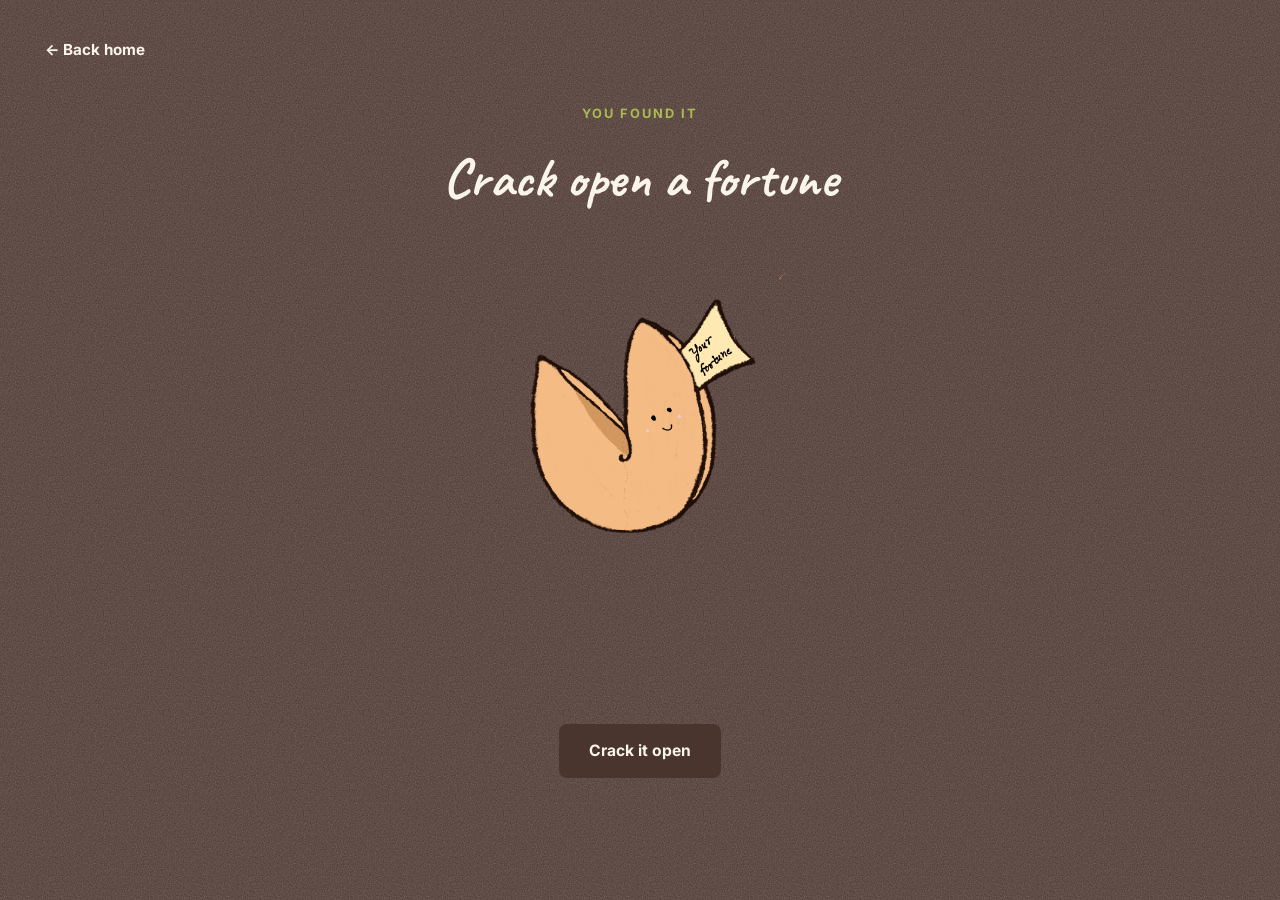
==== fortune.html @ f644e7bc "Portfolio site: three pages, plain HTML, CSS and JS" ====
<!DOCTYPE html>
<html lang="en">
<head>
<meta charset="UTF-8">
<meta name="viewport" content="width=device-width, initial-scale=1.0">
<title>A Little Something Extra</title>
<meta name="robots" content="noindex">

<link rel="preconnect" href="https://fonts.googleapis.com">
<link rel="preconnect" href="https://fonts.gstatic.com" crossorigin>
<link href="https://fonts.googleapis.com/css2?family=Caveat:wght@500;600;700&family=Inter:wght@400;500;600;700&display=swap" rel="stylesheet">

<link rel="icon" href="assets/favicon.svg" type="image/svg+xml">
<link rel="apple-touch-icon" href="assets/apple-touch-icon.png">
<meta name="theme-color" content="#FAF5EA">
<link rel="stylesheet" href="styles.css">
</head>
<body class="fortune-page">

<a href="index.html#home" class="fortune-back" data-cursor="link">&larr; Back home</a>

<main class="fortune-main">
  <p class="eyebrow">You found it</p>
  <h1 class="fortune-heading">Crack open a fortune</h1>

  <div class="cookie-wrap" id="cookieWrap">
    <img class="cookie-piece cookie-piece--left" src="assets/illustrations/cookie-half-left.png" alt="" aria-hidden="true">
    <img class="cookie-piece cookie-piece--right" src="assets/illustrations/cookie-half-right.png" alt="" aria-hidden="true">
    <span class="crumb" style="--dx:-74px;--dy:52px;--cr:-140deg;--cd:0.02s;" aria-hidden="true"></span>
    <span class="crumb" style="--dx:-46px;--dy:78px;--cr:120deg;--cd:0.06s;" aria-hidden="true"></span>
    <span class="crumb" style="--dx:-12px;--dy:92px;--cr:-90deg;--cd:0.00s;" aria-hidden="true"></span>
    <span class="crumb" style="--dx:34px;--dy:84px;--cr:160deg;--cd:0.08s;" aria-hidden="true"></span>
    <span class="crumb" style="--dx:68px;--dy:60px;--cr:-110deg;--cd:0.04s;" aria-hidden="true"></span>
    <span class="crumb" style="--dx:88px;--dy:24px;--cr:200deg;--cd:0.10s;" aria-hidden="true"></span>
  </div>

  <div class="fortune-slip" id="fortuneSlip">
    <p id="fortuneText" role="status" aria-live="polite">Your fortune awaits.</p>
  </div>

  <button class="btn btn-primary" id="crackBtn">Crack it open</button>
</main>

<script src="fortune.js"></script>
</body>
</html>
---- styles.css ----
/* ============================================================
   Nakshatra Kadethankar. Portfolio

   Palette. Exactly three base hues, everything else on this page
   is a tint or shade derived from these three. Do not introduce
   a fourth hue anywhere in this file.
     cream (base)   #FAF5EA
     ink (text/line) #4A342E
     sage (accent)  #C9D77E
   The one deliberate exception is the fortune cookie illustration
   on fortune.html, which uses literal cookie-tan colors since it
   is a drawn object, not a UI surface.
   ============================================================ */

:root {
  --color-cream:      #faf5ea;
  --color-cream-soft: #f1ead9;
  --color-paper:      #fffdf7;
  --color-ink:        #4a342e;
  --color-ink-soft:   rgba(74, 52, 46, 0.72);
  --color-ink-faint:  rgba(74, 52, 46, 0.45);
  --color-sage:       #c9d77e;
  --color-sage-dark:  #a9bb52;
  --color-sage-soft:  #eef2d7;
  --color-terracotta: #64514a; /* shade of ink, stands in for "terracotta" without adding a hue */
  --cream-on-ink:     rgba(250, 245, 234, 0.75);
  --border:           rgba(74, 52, 46, 0.2);

  /* fine paper-fiber grain: a seamless 200x200 SVG noise tile, ink-colored at
     very low alpha so it reads as genuine paper texture on any base color
     underneath. Tiling (not stretching) keeps it scale-invariant, so it looks
     identical whether it's behind a small card or the whole page. */
  --texture-grain: url("data:image/svg+xml,%3Csvg xmlns='http://www.w3.org/2000/svg' width='200' height='200'%3E%3Cfilter id='n'%3E%3CfeTurbulence type='fractalNoise' baseFrequency='0.85' numOctaves='3' stitchTiles='stitch'/%3E%3CfeColorMatrix type='matrix' values='0 0 0 0 0.29 0 0 0 0 0.2 0 0 0 0 0.18 0 0 0 0.22 0'/%3E%3C/filter%3E%3Crect width='100%25' height='100%25' filter='url(%23n)'/%3E%3C/svg%3E");
  /* same grain, cream-colored, for the dark ink surfaces (Work band, pinboard) */
  --texture-grain-light: url("data:image/svg+xml,%3Csvg xmlns='http://www.w3.org/2000/svg' width='200' height='200'%3E%3Cfilter id='n'%3E%3CfeTurbulence type='fractalNoise' baseFrequency='0.85' numOctaves='3' stitchTiles='stitch'/%3E%3CfeColorMatrix type='matrix' values='0 0 0 0 0.98 0 0 0 0 0.96 0 0 0 0 0.92 0 0 0 0.25 0'/%3E%3C/filter%3E%3Crect width='100%25' height='100%25' filter='url(%23n)'/%3E%3C/svg%3E");

  --font-display: 'Caveat', cursive;
  --font-body: 'Inter', -apple-system, BlinkMacSystemFont, sans-serif;

  --ease-swift: cubic-bezier(.16, 1, .3, 1);
  --dur-swift: 0.32s;
  --dur-reveal: 0.42s;

  --nav-h: 84px;
  --container: 1240px;
  --frame: 18px;      /* bottom gutter; the top edge runs flush to the nav */
  --frame-side: 86px; /* left/right gutter, sized to carry the stamp strip */
}

* { margin: 0; padding: 0; box-sizing: border-box; }

html {
  /* No native smooth scroll. script.js owns anchor scrolling via a hand-tuned smoothScrollTo(). */
  font-size: 16px;
  /* deliberately NO overflow-x here: it makes html/body scroll containers, which
     silently breaks the hero's position:sticky pin. The 100vw band that once
     needed clipping was fixed at the source instead. */
}

body {
  /* the body IS the frame: ink shows in the padding gutter around everything */
  background-color: var(--color-ink);
  background-image: var(--texture-grain-light);
  background-repeat: repeat;
  background-size: 200px 200px;
  /* no top gutter: the nav sits flush against the top edge */
  padding: 0 var(--frame-side) var(--frame);
  color: var(--color-ink);
  font-family: var(--font-body);
  line-height: 1.5;
  -webkit-font-smoothing: antialiased;
}

img, svg { display: block; max-width: 100%; }

a { color: inherit; text-decoration: none; }
ul { list-style: none; }
button { font: inherit; color: inherit; background: none; border: none; cursor: pointer; }

section.section {
  position: relative;
  width: 100%;
  padding: 7rem 0;
  isolation: isolate; /* keeps a section's full-bleed .band contained to its own paint order */
}

.section-inner {
  position: relative;
  max-width: var(--container);
  margin: 0 auto;
  padding: 0 2.5rem;
}

/* full-bleed color band: sits behind a section's content regardless of the
   centered max-width container. Do not recolor --color-ink at the section
   level to make text readable here, since cards inside (polaroids, sticky
   notes, buttons) share that token. Only override the specific ambient
   text that sits directly on the band. */
.band {
  position: absolute;
  top: -30px;
  left: 0;
  right: 0;
  bottom: -30px;
  z-index: -1;
  will-change: transform;
}
.section--brown { overflow: hidden; }
.section--brown .band { background-color: var(--color-ink); background-image: var(--texture-grain-light); background-repeat: repeat; background-size: 200px 200px; }

.section--brown .section-head h2 { color: var(--color-cream); }
.section--brown .section-head .section-note { color: var(--cream-on-ink); }

.section-head { max-width: 640px; margin-bottom: 4rem; }

.eyebrow {
  font-size: 0.8rem;
  font-weight: 700;
  letter-spacing: 0.16em;
  text-transform: uppercase;
  color: var(--color-sage-dark);
  margin-bottom: 0.9rem;
}

.section-title {
  font-family: var(--font-display);
  font-weight: 700;
  font-size: clamp(2.4rem, 5.4vw, 3.8rem);
  letter-spacing: -0.01em;
  line-height: 1.08;
}

.section-note {
  margin-top: 1rem;
  color: var(--color-ink-soft);
  font-size: 1rem;
  max-width: 46ch;
}

.accent-dot { color: var(--color-sage-dark); }

/* ============ frame stamp strips ============ *
 * The vertical stamp drawing tiles down both gutters. The element stays fixed to
 * the viewport edge while script.js drifts the tiling background at half the
 * scroll speed, matching the reference site's parallax (measured at exactly
 * 0.5x). Drifting the background rather than the element means the repeat
 * handles any document height for free. Hidden at the same breakpoint as the
 * doodles, where the gutter narrows to a hairline. */
.frame-strip {
  position: fixed;
  top: 0;
  bottom: 0;
  width: var(--frame-side);
  background-image: url("assets/illustrations/border-stamps.png");
  background-repeat: repeat-y;
  background-position: center var(--strip-shift, 0px);
  background-size: calc(var(--frame-side) - 18px) auto;
  pointer-events: none;
  opacity: 0.85;
  z-index: 940;
}
.frame-strip--left { left: 0; }
.frame-strip--right { right: 0; }

@media (max-width: 1100px) {
  .frame-strip { display: none; }
}

/* ============ background doodles ============ *
 * Hand-drawn illustrations scattered into each section's empty margins.
 * Ink-coloured art goes on the light sections, cream-coloured art on the dark
 * ones. Positioned per-instance with --x/--y/--size/--r. They sit behind the
 * content (.section-inner is lifted above them) and are hidden on narrow
 * screens, where there are no spare margins left to sit in. */
.deco {
  position: absolute;
  left: var(--x);
  top: var(--y);
  width: var(--size, 140px);
  height: auto;
  rotate: var(--r, 0deg);
  opacity: var(--op, 0.7);
  pointer-events: none;
  user-select: none;
  z-index: 0;
}

.section-inner { z-index: 1; }

@media (max-width: 1100px) {
  :root { --frame-side: 14px; }
  .deco { display: none; }
}

/* ============ click wiggle ============ *
 * A small burst of hand-drawn strokes at the pointer on every click. Spawned
 * and removed by script.js, so it never lingers in the DOM. */
.click-wiggle {
  position: fixed;
  width: 44px;
  height: 44px;
  margin-left: -22px;
  margin-top: -22px;
  pointer-events: none;
  z-index: 9999;
  animation: click-wiggle 0.45s var(--ease-swift) forwards;
}

@keyframes click-wiggle {
  0%   { opacity: 0;   scale: 0.4; rotate: -12deg; }
  35%  { opacity: 1;   scale: 1.05; rotate: 4deg; }
  100% { opacity: 0;   scale: 1.35; rotate: 10deg; }
}

@media (prefers-reduced-motion: reduce) {
  .click-wiggle { display: none; }
}

/* ============ scroll progress ============ */
.scroll-progress { position: fixed; top: 0; left: var(--frame-side); right: var(--frame-side); height: 3px; z-index: 1000; }
.scroll-progress span {
  display: block; height: 100%; width: 0%;
  background: linear-gradient(90deg, var(--color-sage-dark), var(--color-ink));
  transition: width 0.08s linear;
}

/* ============ nav ============ */
.site-nav {
  position: fixed; top: 0; left: var(--frame-side); right: var(--frame-side); height: var(--nav-h);
  display: flex; align-items: center; justify-content: space-between;
  padding: 0 2.5rem;
  /* above .mobile-nav (950): the toggle's own z-index:1001 is confined to
     this header's stacking context, so with the header at 900 the open menu
     covered the very button that closes it. */
  z-index: 960;
  background: linear-gradient(to bottom, rgba(250,245,234,0.94), rgba(250,245,234,0));
  backdrop-filter: blur(6px);
}

/* her own face, traced out of the hero drawing, in place of the N. wordmark */
.nav-logo {
  display: inline-flex;
  align-items: center;
  justify-content: center;
  min-width: 44px;
  min-height: 44px;
  transition: rotate var(--dur-swift) var(--ease-swift), scale var(--dur-swift) var(--ease-swift);
}
.nav-logo img { display: block; width: 42px; height: 42px; }
.nav-logo:hover { rotate: -6deg; scale: 1.08; }

.nav-links { display: flex; align-items: center; gap: 2.2rem; }

.nav-links a {
  position: relative;
  display: inline-flex;
  align-items: center;
  justify-content: center;
  min-width: 44px;
  min-height: 44px;
  font-size: 0.95rem;
  font-weight: 600;
  color: var(--color-ink);
  padding: 0.4rem 0.1rem;
}

/* Hand-drawn wobbly circle, echoing the chalk-doodle nav reference. The radii
   are 50%/62% rather than a large pixel value: CSS scales radii down when they
   exceed the box, so a 255px radius on a 44px-tall link rendered as a near
   rectangle. The :not(.nav-cta) guard is gone with the Resume button. */
.nav-links a::after {
  content: '';
  position: absolute;
  inset: -9px -12px;
  border: 2px solid var(--color-sage-dark);
  border-radius: 50% / 62%;
  opacity: 0;
  transform: scale(0.84) rotate(-5deg);
  transform-origin: 50% 50%;
  pointer-events: none;
  transition: opacity var(--dur-swift) var(--ease-swift),
              transform var(--dur-swift) var(--ease-swift);
}
.nav-links a:hover::after { opacity: 1; transform: scale(1) rotate(-2deg); }

/* ---- nav doodles ---- *
 * One drawing per destination, hanging below the link on hover. Below rather
 * than above because the nav is only --nav-h tall and pinned to the top, so
 * anything above the label would be cut off by the viewport edge. */
.nav-doodle {
  position: absolute;
  top: calc(100% + 12px);
  left: 50%;
  width: 66px;
  height: auto;
  /* the global img{max-width:100%} would otherwise clamp these to the width of
     the word above them, squashing the shorter labels' doodles */
  max-width: none;
  translate: -50% 0;
  scale: 0.72;
  rotate: -7deg;
  opacity: 0;
  pointer-events: none;
  transition: opacity var(--dur-swift) var(--ease-swift),
              scale var(--dur-swift) var(--ease-swift),
              rotate var(--dur-swift) var(--ease-swift);
}
.nav-links a:hover .nav-doodle,
.nav-links a:focus-visible .nav-doodle {
  opacity: 1;
  scale: 1;
  rotate: 0deg;
}

@media (prefers-reduced-motion: reduce) {
  .nav-doodle { transition: opacity var(--dur-swift) linear; scale: 1; rotate: 0deg; }
}

/* Resume CTA: small-radius rectangle, deliberately not a pill */

.nav-toggle {
  display: none; flex-direction: column; justify-content: center; gap: 5px;
  width: 44px; height: 44px; background: none; border: none; cursor: pointer; z-index: 1001;
}
.nav-toggle span {
  display: block; width: 24px; height: 2px; background: var(--color-ink); margin: 0 auto;
  transition: transform var(--dur-swift) var(--ease-swift), opacity var(--dur-swift) var(--ease-swift);
}
.nav-toggle.active span:nth-child(1) { transform: translateY(7px) rotate(45deg); }
.nav-toggle.active span:nth-child(2) { opacity: 0; }
.nav-toggle.active span:nth-child(3) { transform: translateY(-7px) rotate(-45deg); }

.mobile-nav {
  position: fixed; inset: 0 var(--frame-side) var(--frame); background: var(--color-ink); color: var(--color-cream); z-index: 950;
  display: flex; flex-direction: column; align-items: flex-start; justify-content: center;
  gap: 1.6rem; padding: 2.5rem;
  transform: translateY(-100%);
  transition: transform var(--dur-swift) var(--ease-swift);
}
.mobile-nav.open { transform: translateY(0); }

/* with the header now on top, its cream gradient would band across the ink
   panel, so it goes transparent while the menu is open and its marks flip */
body.menu-open .site-nav { background: none; box-shadow: none; }
body.menu-open .nav-toggle span { background: var(--color-cream); }

.mobile-link {
  font-family: var(--font-display);
  font-size: clamp(2.2rem, 9vw, 3.2rem);
  font-weight: 600;
  min-height: 44px;
  display: flex;
  align-items: center;
}

.mobile-doodle {
  width: 46px;
  height: auto;
  max-width: none;
  margin-left: 0.9rem;
  /* the drawings are ink on transparent, which would vanish on the ink overlay */
  filter: brightness(0) invert(1);
  opacity: 0.85;
}

/* ============ fortune tab (hidden easter egg entry) ============ */
.fortune-tab {
  position: fixed;
  right: var(--frame-side);
  top: 62%;
  transform: translateY(-50%);
  /* cream with an ink border: this floats over cream, sage AND ink sections,
     and light-on-dark plus the outline is the only combination that stays
     legible against all three */
  background: var(--color-cream);
  color: var(--color-ink);
  padding: 0.7rem 1rem;
  border-radius: 8px 0 0 8px;
  border: 1.5px solid var(--color-ink);
  border-right: none;
  box-shadow: -3px 3px 0 rgba(74, 52, 46, 0.18);
  font-family: var(--font-display);
  font-weight: 700;
  font-size: 1rem;
  z-index: 500;
  opacity: 0;
  pointer-events: none;
  transition: opacity var(--dur-swift) var(--ease-swift), transform var(--dur-swift) var(--ease-swift), background var(--dur-swift) ease;
  min-height: 44px;
  display: flex;
  align-items: center;
}
.fortune-tab.visible { opacity: 1; pointer-events: auto; }
.fortune-tab:hover { transform: translateY(-50%) translateX(-4px); background: var(--color-sage-dark); color: var(--color-ink); }
.fortune-emoji { font-size: 1.1rem; line-height: 1; }

/* ============ reveal animation ============ */
.reveal {
  opacity: 0;
  transform: translateY(14px);
  transition: opacity var(--dur-reveal) var(--ease-swift), transform var(--dur-reveal) var(--ease-swift);
}
.reveal.in-view { opacity: 1; transform: translateY(0); }
.reveal-1.in-view { transition-delay: 0.06s; }
.reveal-2.in-view { transition-delay: 0.12s; }
.reveal-3.in-view { transition-delay: 0.18s; }
.reveal-4.in-view { transition-delay: 0.24s; }

.reveal-5.in-view { transition-delay: 0.30s; }
.reveal-6.in-view { transition-delay: 0.36s; }

/* hero lands on load rather than on scroll, so it isn't already sitting there
   when the page paints */
@keyframes hero-rise {
  from { opacity: 0; translate: 0 26px; }
  to { opacity: 1; translate: 0 0; }
}
/* independent translate/scale, NOT transform: .hero-board-pos already uses
   transform for its translateX(-50%) centering, and a keyframe on transform
   silently wipes that out and shoves the banner half its width off-centre. */
@keyframes banner-unfurl {
  from { opacity: 0; translate: 0 -18px; scale: 1 0.82; }
  to { opacity: 1; translate: 0 0; scale: 1 1; }
}
.hero-avatar { animation: hero-rise 0.75s var(--ease-swift) both; }
.hero-board-pos { animation: banner-unfurl 0.7s var(--ease-swift) 0.12s both; transform-origin: center top; }
.hero-actions { animation: hero-rise 0.6s var(--ease-swift) 0.3s both; }

/* section titles get a sage underline that draws itself in as they arrive */
.section-title { position: relative; display: inline-block; }
.section-title::after {
  content: '';
  position: absolute;
  left: 0;
  bottom: -0.18em;
  height: 4px;
  width: 100%;
  border-radius: 3px;
  background: var(--color-sage-dark);
  transform-origin: left center;
  scale: 0 1;
  transition: scale 0.55s var(--ease-swift) 0.12s;
}
.section-title.in-view::after { scale: 1 1; }

@media (prefers-reduced-motion: reduce) {
  .reveal { opacity: 1; transform: none; transition: none; }
  .hero-avatar, .hero-board-pos, .hero-actions { animation: none; }
  .section-title::after { transition: none; scale: 1 1; }
}

/* ============ buttons and controls ============ *
 * CTAs are small-radius rectangles. Controls (arrows, close) are circles.
 * Nothing on this site is a stadium/pill shape. */
.btn {
  display: inline-flex;
  align-items: center;
  gap: 0.5rem;
  padding: 0.95rem 1.9rem;
  border-radius: 8px;
  font-weight: 700;
  font-size: 0.98rem;
  min-height: 44px;
  transition: transform var(--dur-swift) var(--ease-swift), background var(--dur-swift) var(--ease-swift), color var(--dur-swift) var(--ease-swift), box-shadow var(--dur-swift) var(--ease-swift);
}
.btn-primary { background: var(--color-ink); color: var(--color-cream); }
.btn-primary:hover {
  background: var(--color-sage-dark);
  color: var(--color-ink);
  transform: translateY(-3px);
  box-shadow: 0 10px 24px -10px rgba(74, 52, 46, 0.45);
}
.btn-ghost { border: 1.5px solid var(--color-ink); color: var(--color-ink); }
.btn-ghost:hover { background: var(--color-ink); color: var(--color-cream); transform: translateY(-3px); }

.icon-btn {
  width: 48px; height: 48px; border-radius: 50%;
  border: 1.5px solid var(--color-ink); background: transparent;
  display: flex; align-items: center; justify-content: center;
  color: var(--color-ink); flex-shrink: 0;
  transition: background var(--dur-swift) var(--ease-swift), color var(--dur-swift) var(--ease-swift), transform var(--dur-swift) var(--ease-swift);
}
.icon-btn:hover { background: var(--color-ink); color: var(--color-cream); transform: scale(1.08); }
.icon-btn:active { transform: scale(0.96); }

/* tags: small rectangles with a left accent border, not chips */
.tag-row { display: flex; flex-wrap: wrap; gap: 0.6rem; margin-top: 1rem; }
.tag {
  font-size: 0.76rem;
  font-weight: 600;
  padding: 0.32rem 0.7rem 0.32rem 0.6rem;
  border-radius: 3px;
  background: var(--color-sage-soft);
  border-left: 3px solid var(--color-sage-dark);
  color: var(--color-ink);
  transition: translate var(--dur-swift) var(--ease-swift), border-left-width var(--dur-swift) var(--ease-swift);
}
.tag:hover { translate: 0 -2px; border-left-width: 6px; }

/* ============ hero ============ *
 * Figure sits bottom-left, grounded on the section edge. The folder is pinned
 * to her outstretched palm, measured from the artwork itself: the hand band
 * runs 37-52% down the drawing and reaches its right edge, so the folder hangs
 * off 44.6% down and just past 100% across. Re-measure if the art is redrawn. */
.hero {
  position: relative;
  /* minus the body's bottom gutter so the figure's base lands on the fold, and
     capped because on a 1180px tablet an uncapped 100vh stretched the column's
     space-between into a ~700px void between the title and the drawing */
  min-height: min(calc(100vh - var(--frame)), 960px);
  display: flex;
  align-items: stretch;
  background-color: var(--color-cream);
  background-image: var(--texture-grain);
  background-repeat: repeat;
  background-size: 200px 200px;
  overflow-x: clip;
}

.hero-inner {
  position: relative;
  display: flex;
  flex-direction: column;
  justify-content: space-between;
  gap: 2rem;
  width: 100%;
  max-width: var(--container);
  margin: 0 auto;
  padding: calc(var(--nav-h) + 2rem) 2.5rem 0;
}

.hero-eyebrow {
  font-size: 0.78rem;
  font-weight: 700;
  letter-spacing: 0.18em;
  text-transform: uppercase;
  color: var(--color-sage-dark);
  margin-bottom: 0.8rem;
}

.hero-title {
  font-family: var(--font-display);
  font-weight: 700;
  font-size: clamp(2.6rem, 6vw, 4.4rem);
  line-height: 0.98;
  letter-spacing: -0.01em;
}

/* The third min() term stops the figure pushing the title off a short viewport.
   The art is 560x401 (1.396:1) and the height left for it is the viewport minus
   325px: 119 nav and top padding, 130 title block, 32 row gap, 44 slack. At a
   normal 900px viewport nothing binds and the figure stays its full 560. */
.hero-figure-wrap {
  position: relative;
  width: max(280px, min(46vw, 560px, calc((100vh - 325px) * 1.396)));
  margin-left: 0;
}

.hero-figure {
  display: block;
  width: 100%;
  height: auto;
}

/* ---- folder in her palm ---- *
 * Anchored by its BOTTOM to the palm line so it rests on her hand and grows
 * upward into the open space, rather than hanging off it and falling below
 * the fold. */
.folder-stage {
  position: absolute;
  left: 90%;
  bottom: 55.4%; /* 100% - 44.6% palm line */
  width: min(30vw, 330px);
  z-index: 2;
  transition: transform var(--dur-swift) var(--ease-swift);
}
/* on the stage, not the button: the cards are siblings of .folder, so lifting
   only the button slid the two apart */
.folder-stage:hover { transform: translateY(-4px) rotate(-1deg); }

.folder {
  position: relative;
  display: block;
  width: 100%;
  aspect-ratio: 4 / 3;
  padding: 0;
  cursor: pointer;
}
.folder:focus-visible { outline: 2px solid var(--color-sage-dark); outline-offset: 6px; }

/* Translucent so her hand and the page read through. The outline is an authored
   wobbly path, not a CSS border: displacing a 3px border with a turbulence
   filter just tore it into stepped fragments. */
.folder-back,
.folder-front {
  position: absolute;
  left: 0;
  right: 0;
}
.folder-back svg,
.folder-front svg {
  width: 100%;
  height: 100%;
  max-width: none;
  overflow: visible;
}
.folder-back path,
.folder-front path {
  fill: rgba(241, 234, 217, 0.42);
  stroke: var(--color-ink);
  stroke-width: 3;
  stroke-linejoin: round;
  stroke-linecap: round;
}
/* front pocket a shade denser so it still reads as the nearer layer */
.folder-front path { fill: rgba(241, 234, 217, 0.66); }
.folder-back {
  top: 0;
  bottom: 0;
  z-index: 1;
}
/* the front pocket panel: tall enough that the tucked cards only peek */
.folder-front {
  bottom: 0;
  height: 88%;
  filter: drop-shadow(0 -6px 12px rgba(74, 52, 46, 0.22));
  transform-origin: center bottom;
  transition: transform var(--dur-swift) var(--ease-swift);
  z-index: 3;
}
.folder.is-open .folder-front { transform: rotateX(22deg); }

.folder-label {
  position: absolute;
  left: 1rem;
  right: 1rem;
  bottom: 0.85rem;
  z-index: 4;
  text-align: left;
  pointer-events: none;
}
.folder-name {
  display: block;
  font-family: var(--font-display);
  font-size: clamp(1rem, 1.5vw, 1.3rem);
  font-weight: 700;
  line-height: 1.05;
  color: var(--color-ink);
}
/* ---- the intro dialog ---- *
 * Opened by the folder in her palm. It is a centred overlay rather than a
 * popover anchored to the folder: at 1440x900 the panel is 423px tall and only
 * 330px of room exists between the folder and the nav, so an anchored version
 * slid up behind the header and took its close button with it. The scale-up
 * from below keeps the sense of something coming out of the folder. */
.intro-overlay {
  position: fixed;
  inset: 0;
  z-index: 2000;
  display: flex;
  align-items: center;
  justify-content: center;
  padding: 2rem;
  background: rgba(74, 52, 46, 0.72);
  opacity: 0;
  transition: opacity var(--dur-swift) var(--ease-swift);
}
.intro-overlay[hidden] { display: none; }
.intro-overlay.open { opacity: 1; }

.intro-dialog {
  position: relative;
  width: min(460px, 100%);
  max-height: min(78vh, 640px);
  overflow-y: auto;
  padding: 1.6rem 1.7rem 1.7rem;
  text-align: left;
  border: 2px solid var(--color-cream);
  border-radius: 14px;
  /* ink ground with the cream grain, the same treatment as the Work band */
  background-color: var(--color-ink);
  background-image: var(--texture-grain-light);
  background-repeat: repeat;
  background-size: 200px 200px;
  box-shadow: 0 26px 54px -20px rgba(0, 0, 0, 0.62);
  translate: 0 18px;
  scale: 0.94;
  transition: translate var(--dur-swift) var(--ease-swift),
              scale var(--dur-swift) var(--ease-swift);
}
.intro-overlay.open .intro-dialog { translate: 0 0; scale: 1; }

.intro-dialog-close {
  position: absolute;
  top: 0.7rem;
  right: 0.7rem;
  width: 34px;
  height: 34px;
  display: flex;
  align-items: center;
  justify-content: center;
  border-radius: 50%;
  color: var(--color-cream);
  transition: background var(--dur-swift) var(--ease-swift);
}
/* a light wash, not the pale sage pill: on ink that would swallow the icon */
.intro-dialog-close:hover { background: rgba(250, 245, 234, 0.16); }
.intro-dialog-close:focus-visible { outline: 2px solid var(--color-sage); outline-offset: 2px; }

.intro-dialog-eyebrow {
  font-size: 0.68rem;
  font-weight: 700;
  letter-spacing: 0.14em;
  text-transform: uppercase;
  color: var(--color-sage);
  margin-bottom: 0.2rem;
}
.intro-dialog-title {
  font-family: var(--font-display);
  font-size: 1.9rem;
  font-weight: 700;
  line-height: 1.05;
  margin-bottom: 1.1rem;
  padding-right: 2.2rem;
  color: var(--color-cream);
}

.intro-dialog-list { display: grid; gap: 1.05rem; }
.intro-dialog-list dt {
  font-family: var(--font-display);
  font-size: 1.12rem;
  font-weight: 700;
  color: var(--color-cream);
  margin-bottom: 0.15rem;
}
.intro-dialog-list dd {
  margin: 0;
  font-size: 0.87rem;
  line-height: 1.55;
  color: var(--cream-on-ink);
}

@media (prefers-reduced-motion: reduce) {
  .intro-dialog { transition: none; translate: 0 0; scale: 1; }
}

.scroll-hint {
  position: absolute;
  bottom: 2.6rem;
  color: var(--color-ink-soft);
}
.scroll-hint-right { right: 2.5rem; }

/* ============ journey ============ */
.journey {
  background-color: var(--color-cream-soft);
  background-image: var(--texture-grain);
  background-repeat: repeat;
  background-size: 200px 200px;
  /* contains the stops' sideways entrance slide, which otherwise pokes past the
     viewport edge before they're revealed. clip, not hidden: hidden would make
     this a scroll container, and that is what broke the hero's sticky pin. */
  overflow-x: clip;
}
.journey-path { position: relative; }

.timeline__path {
  position: absolute;
  inset: 0;
  width: 100%;
  height: 100%;
}

.timeline__spine {
  display: none;
  position: absolute;
  top: 0;
  width: 2px;
  height: 100%;
  background-image: repeating-linear-gradient(to bottom, var(--color-ink) 0 8px, transparent 8px 18px);
  opacity: 0.4;
}

.journey-item {
  position: relative;
  display: grid;
  grid-template-columns: 1fr auto 1fr;
  align-items: start;
  gap: 2rem;
  margin-bottom: 5rem;
}
.journey-item:last-child { margin-bottom: 0; }

/* each stop arrives on its own as you reach it, sliding in from its own side,
   with the icon landing just after the text. Handled by a dedicated observer in
   script.js rather than the generic .reveal so the stops stay sequential. */
.journey-item {
  opacity: 0;
  transition: opacity 0.5s var(--ease-swift), translate 0.5s var(--ease-swift);
}
.journey-item.side-left { translate: -34px 0; }
.journey-item.side-right { translate: 34px 0; }
.journey-item.is-visible { opacity: 1; translate: 0 0; }

.journey-item .journey-icon { opacity: 0; transition: opacity 0.45s var(--ease-swift) 0.18s; }
.journey-item.is-visible .journey-icon { opacity: 1; }

@media (prefers-reduced-motion: reduce) {
  .journey-item,
  .journey-item .journey-icon { opacity: 1; translate: 0 0; transition: none; }
}

.journey-icon {
  width: 68px; height: 68px;
  background: var(--color-paper);
  border: 2px solid var(--color-ink);
  border-radius: 50%;
  display: flex;
  align-items: center;
  justify-content: center;
  padding: 0.9rem;
  z-index: 2;
  flex-shrink: 0;
  box-shadow: 0 8px 16px -8px rgba(74, 52, 46, 0.35);
  transition: scale var(--dur-swift) var(--ease-swift), rotate var(--dur-swift) var(--ease-swift), box-shadow var(--dur-swift) var(--ease-swift);
}
.journey-icon:hover { scale: 1.14; rotate: 4deg; box-shadow: 0 14px 24px -8px rgba(74, 52, 46, 0.45); }
.journey-item:nth-child(1) .journey-icon { transform: rotate(-8deg); }
.journey-item:nth-child(2) .journey-icon { transform: rotate(6deg); }
.journey-item:nth-child(3) .journey-icon { transform: rotate(-5deg); }
.journey-item:nth-child(4) .journey-icon { transform: rotate(7deg); }
.journey-item:nth-child(5) .journey-icon { transform: rotate(-6deg); }
.journey-item:nth-child(6) .journey-icon { transform: rotate(5deg); }
.journey-item:nth-child(7) .journey-icon { transform: rotate(-7deg); }

.timeline-date {
  font-family: var(--font-display);
  font-size: 1rem;
  font-weight: 700;
  letter-spacing: 0.02em;
  color: var(--color-sage-dark);
  margin-bottom: 0.5rem;
}

.journey-text h3 {
  font-family: var(--font-display);
  font-size: clamp(1.4rem, 2.6vw, 1.7rem);
  font-weight: 700;
  margin-bottom: 0.6rem;
  letter-spacing: -0.01em;
}
.journey-text p { color: var(--color-ink-soft); }
.side-left .journey-text > *, .side-right .journey-text > * { max-width: 42ch; }
.side-left .journey-text { grid-column: 1; text-align: right; margin-left: auto; }
.side-left .journey-icon { grid-column: 2; }
.side-right .journey-icon { grid-column: 2; }
.side-right .journey-text { grid-column: 3; text-align: left; margin-right: auto; }
.side-left .tag-row { justify-content: flex-end; }

/* Work that ran inside a milestone rather than after it. Deliberately a
   different object from a stop on the trail: no 68px medallion on the spine,
   a dashed sage rule instead, and smaller type, so the eye reads these as
   belonging to the degree above them. Mirrored on the left-hand side, where
   .journey-text is right aligned. */
.journey-sub {
  margin: 1.5rem 0 1.4rem;
  padding-left: 1.15rem;
  border-left: 2px dashed var(--color-sage-dark);
  display: grid;
  gap: 1.15rem;
  text-align: left;
}
.side-left .journey-sub {
  padding-left: 0;
  padding-right: 1.15rem;
  border-left: none;
  border-right: 2px dashed var(--color-sage-dark);
  text-align: right;
}

.journey-sub li {
  display: flex;
  align-items: flex-start;
  gap: 0.75rem;
}
.side-left .journey-sub li { flex-direction: row-reverse; }

.journey-sub-icon {
  width: 36px;
  height: 36px;
  flex-shrink: 0;
  padding: 0.32rem;
  background: var(--color-paper);
  border: 1.5px solid var(--color-ink);
  border-radius: 50%;
  box-shadow: 0 5px 10px -6px rgba(74, 52, 46, 0.4);
}

.journey-sub-date {
  font-size: 0.66rem;
  font-weight: 700;
  letter-spacing: 0.11em;
  text-transform: uppercase;
  color: var(--color-sage-dark);
  margin-bottom: 0.15rem;
}
.journey-sub h4 {
  font-family: var(--font-display);
  font-size: 1.08rem;
  font-weight: 700;
  line-height: 1.15;
  margin-bottom: 0.2rem;
}
.journey-sub p {
  font-size: 0.84rem;
  line-height: 1.5;
  color: var(--color-ink-soft);
}

/* ============ work: polaroid stack ============ */
.polaroid-stage { display: flex; flex-direction: column; align-items: center; }

.polaroid-stack {
  position: relative;
  /* the cards are rotated, so their painted box is a few px wider than their
     layout box and the leftmost one was being clipped by the section */
  width: min(calc(100% - 14px), 560px);
  min-height: 570px;
}

.polaroid {
  position: absolute;
  inset: 0;
  height: 100%;
  background-color: var(--color-paper);
  background-image: var(--texture-grain);
  background-repeat: repeat;
  background-size: 200px 200px;
  border: 1px solid var(--border);
  border-radius: 10px;
  padding: 1rem 1rem 1.4rem;
  box-shadow: 0 18px 40px -18px rgba(74, 52, 46, 0.35);
  transition: transform var(--dur-swift) var(--ease-swift), opacity var(--dur-swift) var(--ease-swift);
  /* no clipping: the pushpin sits above the top edge on purpose */
}

/* a pushpin through the top of the print, same family as the corkboard pins */
.polaroid::before {
  content: '';
  position: absolute;
  top: -9px;
  left: 50%;
  z-index: 2;
  width: 19px;
  height: 19px;
  border-radius: 50%;
  transform: translateX(-50%);
  background: radial-gradient(circle at 34% 30%, #fff, transparent 46%), var(--tape, var(--color-sage));
  box-shadow: 0 3px 5px rgba(0, 0, 0, 0.42);
}

.polaroid[data-pos="0"] { transform: rotate(-2deg) translate(0, 0) scale(1); z-index: 5; opacity: 1; pointer-events: auto; }
.polaroid[data-pos="1"] { transform: rotate(4deg) translate(14px, 10px) scale(0.97); z-index: 4; opacity: 1; pointer-events: none; }
.polaroid[data-pos="2"] { transform: rotate(-6deg) translate(-16px, 18px) scale(0.94); z-index: 3; opacity: 0.9; pointer-events: none; }
.polaroid[data-pos="3"] { transform: rotate(3deg) translate(10px, 26px) scale(0.91); z-index: 2; opacity: 0; pointer-events: none; }
.polaroid[data-pos="4"] { transform: rotate(-3deg) translate(-10px, 32px) scale(0.88); z-index: 1; opacity: 0; pointer-events: none; }
.polaroid[data-pos="5"] { transform: rotate(5deg) translate(12px, 38px) scale(0.85); z-index: 0; opacity: 0; pointer-events: none; }

.polaroid-photo {
  position: relative;
  display: block;
  width: 100%;
  /* 528x300 at the stack's 560px cap, roughly 1.75:1. Each card sets its own
     background-image inline (a gradient today, artwork later); cover here means
     a slightly off-ratio drawing still fills the slot without distorting. */
  height: 300px;
  box-shadow: inset 0 0 0 1px rgba(74, 52, 46, 0.14), inset 0 2px 7px rgba(74, 52, 46, 0.2);
  background-color: var(--color-cream-soft);
  background-size: cover;
  background-position: center;
  background-repeat: no-repeat;
  border-radius: 6px;
  overflow: hidden;
  margin-bottom: 1.1rem;
  text-align: left;
  scale: 1;
  transition: scale var(--dur-swift) var(--ease-swift);
}
.polaroid-photo:hover { scale: 1.03; }
.polaroid-grain {
  position: absolute;
  inset: 0;
  filter: url(#filmGrain);
  opacity: 0.5;
  mix-blend-mode: overlay;
  pointer-events: none;
}
.polaroid-index {
  position: absolute;
  bottom: 0.6rem;
  left: 0.6rem;
  font-family: var(--font-display);
  font-weight: 700;
  color: var(--color-paper);
  background: rgba(74, 52, 46, 0.55);
  padding: 0.25rem 0.6rem;
  border-radius: 4px;
  font-size: 0.9rem;
}

.polaroid-title {
  font-family: var(--font-display);
  font-size: clamp(1.4rem, 2.8vw, 1.7rem);
  font-weight: 700;
  margin-bottom: 0.5rem;
}
.polaroid-summary { color: var(--color-ink-soft); margin-bottom: 1rem; }
.polaroid-cta {
  display: inline-flex;
  align-items: center;
  min-height: 44px;
  display: inline-flex;
  align-items: center;
  gap: 0.4rem;
  font-weight: 700;
  font-size: 0.92rem;
  color: var(--color-ink);
  border-bottom: 2px solid var(--color-sage-dark);
  padding-bottom: 2px;
  transition: gap var(--dur-swift) var(--ease-swift);
}
.polaroid-cta:hover { gap: 0.75rem; }

.polaroid-controls {
  display: flex; align-items: center; gap: 1.4rem; margin-top: 2.4rem;
}

.carousel-dots { display: flex; }
.carousel-dots button {
  position: relative; width: 44px; height: 44px; background: none; border: none;
  cursor: pointer; display: flex; align-items: center; justify-content: center; flex-shrink: 0;
}
.carousel-dots button::before {
  content: ''; width: 10px; height: 10px; border-radius: 50%; background: var(--border);
  transition: background var(--dur-swift) var(--ease-swift), transform var(--dur-swift) var(--ease-swift);
}
.carousel-dots button.active::before { background: var(--color-sage-dark); transform: scale(1.3); }

/* ============ case study modal ============ */
.modal-overlay {
  position: fixed;
  inset: 0;
  background: rgba(74, 52, 46, 0.55);
  display: flex;
  align-items: center;
  justify-content: center;
  padding: 2rem;
  z-index: 2000;
  opacity: 0;
  transition: opacity var(--dur-swift) var(--ease-swift);
}
.modal-overlay[hidden] { display: none; }
.modal-overlay.open { opacity: 1; }

.modal {
  background-color: var(--color-paper);
  background-image: var(--texture-grain);
  background-repeat: repeat;
  background-size: 200px 200px;
  border: 1px solid var(--border);
  border-radius: 12px;
  max-width: 640px;
  width: 100%;
  max-height: 85vh;
  overflow-y: auto;
  padding: 2.6rem;
  position: relative;
  transform: translateY(12px) scale(0.98);
  transition: transform var(--dur-swift) var(--ease-swift);
}
.modal-overlay.open .modal { transform: translateY(0) scale(1); }

.modal-close { position: absolute; top: 1.2rem; right: 1.2rem; width: 40px; height: 40px; }

.modal-eyebrow {
  font-size: 0.8rem;
  text-transform: uppercase;
  letter-spacing: 0.06em;
  color: var(--color-sage-dark);
  font-weight: 700;
  margin-bottom: 0.6rem;
}
#modalBody h3 {
  font-family: var(--font-display);
  font-size: clamp(1.6rem, 3.4vw, 2rem);
  font-weight: 700;
  margin-bottom: 1.2rem;
  padding-right: 2rem;
}
.case-grid {
  display: grid;
  grid-template-columns: repeat(3, 1fr);
  gap: 1.6rem;
  margin-bottom: 1.6rem;
}
.case-grid h4 {
  font-family: var(--font-display);
  font-size: 1.05rem;
  font-weight: 700;
  color: var(--color-sage-dark);
  margin-bottom: 0.4rem;
}
.case-grid p { color: var(--color-ink-soft); font-size: 0.95rem; }

.notes { overflow-x: clip; background-color: var(--color-sage); background-image: var(--texture-grain); background-repeat: repeat; background-size: 200px 200px; }
.notes .eyebrow { color: var(--color-ink); }

/* links out of a case study, for the projects that have somewhere to go */
.case-links {
  display: flex;
  flex-wrap: wrap;
  gap: 1.4rem;
  margin: 1.5rem 0 0;
}
.case-links a {
  font-size: 0.85rem;
  font-weight: 600;
  color: var(--color-ink);
  border-bottom: 2px solid var(--color-sage);
  padding-bottom: 2px;
  transition: border-color var(--dur-swift) var(--ease-swift), color var(--dur-swift) var(--ease-swift);
}
.case-links a:hover { color: var(--color-sage-dark); border-bottom-color: var(--color-sage-dark); }

/* ============ notes: pinboard ============ *
 * Dark grid canvas in a bold rounded sage frame, with designer-tool ruler
 * ticks and crosshairs for atmosphere. Sage stands in for the reference's
 * coral, since red isn't one of the three approved hues. */
.corkboard {
  position: relative;
  min-height: 520px;
  border-radius: 26px;
  border: 9px solid var(--color-ink);
  background-color: var(--color-ink);
  background-image:
    linear-gradient(rgba(250, 245, 234, 0.08) 1px, transparent 1px),
    linear-gradient(90deg, rgba(250, 245, 234, 0.08) 1px, transparent 1px),
    var(--texture-grain-light);
  background-size: 32px 32px, 32px 32px, 200px 200px;
  overflow: hidden;
  padding: 42px 24px 24px 46px;
}

.pinboard-ruler {
  position: absolute;
  color: var(--cream-on-ink);
  font-size: 0.7rem;
  font-family: var(--font-body);
  pointer-events: none;
}
.pinboard-ruler--top { top: 10px; left: 46px; right: 24px; height: 20px; }
.pinboard-ruler--left { top: 42px; bottom: 24px; left: 12px; width: 24px; }
.pinboard-ruler .tick {
  position: absolute;
  opacity: 0.55;
}
.pinboard-ruler--top .tick { top: 0; transform: translateX(-50%); }
.pinboard-ruler--left .tick { left: 0; transform: translateY(-50%); }

.pinboard-cross {
  position: absolute;
  width: 13px;
  height: 13px;
  color: rgba(250, 245, 234, 0.3);
  pointer-events: none;
}
.pinboard-cross::before, .pinboard-cross::after {
  content: '';
  position: absolute;
  background: currentColor;
}
.pinboard-cross::before { top: 50%; left: 0; width: 100%; height: 1px; transform: translateY(-50%); }
.pinboard-cross::after { left: 50%; top: 0; height: 100%; width: 1px; transform: translateX(-50%); }

.sticky {
  position: absolute;
  left: var(--x);
  top: var(--y);
  transform: rotate(var(--r));
  width: 172px;
  min-height: 104px;
  padding: 1.3rem 1.1rem 1.1rem;
  font-family: var(--font-display);
  font-weight: 600;
  font-size: 1.15rem;
  line-height: 1.3;
  border-radius: 14px;
  border: 1px solid rgba(74, 52, 46, 0.08);
  background-color: var(--color-paper);
  background-image: var(--texture-grain);
  background-repeat: repeat;
  background-size: 200px 200px;
  box-shadow: 0 16px 28px -12px rgba(0, 0, 0, 0.5);
  cursor: grab;
  touch-action: none;
  user-select: none;
  transition: box-shadow var(--dur-swift) ease, transform var(--dur-swift) var(--ease-swift);
}
.sticky:nth-child(even) { background-color: var(--color-cream-soft); }
.sticky:hover { scale: 1.04; }
.sticky:active { cursor: grabbing; box-shadow: 0 22px 34px -12px rgba(0, 0, 0, 0.55); }
.sticky.is-picked { z-index: 60; box-shadow: 0 26px 38px -12px rgba(0, 0, 0, 0.55); outline: 2px dashed var(--color-sage); outline-offset: 3px; }

.sticky::before {
  content: '';
  position: absolute;
  top: -7px;
  left: 50%;
  transform: translateX(-50%);
  width: 14px;
  height: 14px;
  border-radius: 50%;
  box-shadow: 0 2px 3px rgba(0, 0, 0, 0.35);
}
.sticky[data-pin="sage"]::before { background: radial-gradient(circle at 35% 32%, #fff, transparent 45%), var(--color-sage-dark); }
.sticky[data-pin="terracotta"]::before { background: radial-gradient(circle at 35% 32%, #fff, transparent 45%), var(--color-terracotta); }

/* ============ connect ============ */
.connect {
  overflow-x: clip;
  padding-bottom: 9rem;
  background-color: var(--color-cream);
  background-image: var(--texture-grain);
  background-repeat: repeat;
  background-size: 200px 200px;
}

.connect-title {
  font-family: var(--font-display);
  font-weight: 700;
  font-size: clamp(2.6rem, 6.4vw, 4.2rem);
  line-height: 1.08;
  margin-bottom: 3rem;
  max-width: 16ch;
}

/* ---- the postcard ---- *
 * Message on the left, address side on the right, the way a real postcard is
 * laid out. Sending hands off to the visitor's mail client via mailto, so
 * there is always the copy-the-address fallback underneath. */
.postcard {
  position: relative;
  display: grid;
  grid-template-columns: 1.15fr 1fr;
  gap: 0;
  max-width: 880px;
  border: 2.5px solid var(--color-ink);
  border-radius: 4px;
  background-color: var(--color-paper);
  background-image: var(--texture-grain);
  background-repeat: repeat;
  background-size: 200px 200px;
  box-shadow: 0 18px 38px -20px rgba(74, 52, 46, 0.45);
  rotate: -0.6deg;
  /* no overflow:hidden: the clipped photo hangs off the right edge on purpose.
     The 4px radius does not need clipping, and the postmark stays inside. */
}

.postcard-message { padding: 2rem 2.1rem; }
.postcard-address {
  position: relative;
  padding: 2rem 2.1rem;
  border-left: 2px dashed var(--border);
}

.postcard-prompt {
  font-family: var(--font-display);
  font-size: 1.4rem;
  font-weight: 700;
  margin-bottom: 0.9rem;
}

/* rectangles with a left accent, matching the tags used elsewhere */
.reason-tags { display: flex; flex-wrap: wrap; gap: 0.5rem; margin-bottom: 1.3rem; }
.reason-tag {
  font-size: 0.8rem;
  font-weight: 600;
  padding: 0.4rem 0.75rem 0.4rem 0.65rem;
  border-radius: 3px;
  border: 1px solid var(--border);
  border-left: 3px solid var(--color-sage-dark);
  background: transparent;
  color: var(--color-ink);
  min-height: 44px;
  transition: background var(--dur-swift) var(--ease-swift), border-color var(--dur-swift) var(--ease-swift);
}
.reason-tag:hover { background: var(--color-sage-soft); }
.reason-tag[aria-pressed="true"] {
  background: var(--color-sage);
  border-left-color: var(--color-ink);
}

.postcard-label {
  display: block;
  font-size: 0.72rem;
  font-weight: 700;
  letter-spacing: 0.12em;
  text-transform: uppercase;
  color: var(--color-ink-faint);
  margin-bottom: 0.4rem;
}

.postcard-note {
  width: 100%;
  font-family: var(--font-body);
  font-size: 0.92rem;
  line-height: 1.7;
  color: var(--color-ink);
  padding: 0.6rem 0.7rem;
  border: none;
  border-radius: 2px;
  /* no native grip: it breaks the paper illusion. script.js grows the card
     instead, snapping to whole ruled lines. */
  resize: none;
  overflow: hidden;
  /* ruled paper, so typing feels like writing on the card */
  background-image: repeating-linear-gradient(
    to bottom, transparent 0 calc(1.7em - 1px), var(--border) calc(1.7em - 1px) 1.7em);
  background-color: transparent;
  /* nudge the ruling down by the top padding, or the lines land mid-text and
     read as strikethrough rather than as lines to write on */
  background-position: 0 0.6rem;
}
.postcard-note:focus { outline: 2px solid var(--color-sage-dark); outline-offset: 2px; }
.postcard-note::placeholder { color: var(--color-ink-faint); }

.postcard-send { margin-top: 1.2rem; }

.postcard-status {
  margin-top: 0.8rem;
  font-size: 0.82rem;
  color: var(--color-ink-soft);
  min-height: 1.2em;
}

/* stamp + cancellation travel together: the postmark is positioned against the
   stamp, not the card, so it keeps landing on the stamp at every breakpoint
   instead of drifting into it. */
.postcard-franking {
  position: absolute;
  top: 1.4rem;
  right: 1.6rem;
  width: 74px;
  line-height: 0;
}
.postcard-stamp {
  width: 100%;
  height: auto;
  max-width: none;
  rotate: 3deg;
  opacity: 0.85;
  transition: opacity 0.3s var(--ease-swift);
}
/* the stamp steps back once cancelled, so the ink over it stays readable */
.postcard.is-posted .postcard-stamp { opacity: 0.4; }

/* the postmark only lands once the card has been sent */
.postcard-postmark {
  position: absolute;
  left: 50%;
  top: 52%;
  translate: -50% -50%;
  rotate: -14deg;
  z-index: 2;
  font-family: var(--font-display);
  font-size: 1.05rem;
  font-weight: 700;
  line-height: 1.25;
  letter-spacing: 0.06em;
  white-space: nowrap;
  color: var(--color-sage-dark);
  border: 2.5px solid var(--color-sage-dark);
  border-radius: 4px;
  padding: 0.05rem 0.4rem;
  opacity: 0;
  scale: 1.6;
  pointer-events: none;
  transition: opacity 0.3s var(--ease-swift), scale 0.3s var(--ease-swift);
}
.postcard.is-posted .postcard-postmark { opacity: 0.9; scale: 1; }

/* A print paperclipped to the card, hanging off the right edge. It sits at the
   BOTTOM right, not the top: the lotus stamp owns the top right corner and the
   two collided there at every desktop width. The card is flush with the left of
   its container, so the right edge is the only side with room to overhang. */
.postcard-snap {
  position: absolute;
  bottom: -30px;
  /* The card keeps a 37px text-free strip at its right edge; everything past
     that has to hang off, or the print sits on top of the link URLs. Overhang
     = width - 37, retuned per tier as the room beside the card runs out. */
  right: -181px;
  z-index: 3;
  width: 200px;
  rotate: 4deg;
  color: var(--color-ink);
}
.postcard-snap img {
  display: block;
  width: 100%;
  aspect-ratio: 5 / 6;
  object-fit: cover;
  padding: 7px 7px 16px;
  background: var(--color-paper);
  border: 1px solid rgba(74, 52, 46, 0.18);
  border-radius: 2px;
  box-shadow: 0 14px 26px -10px rgba(74, 52, 46, 0.62);
}
.postcard-clip {
  position: absolute;
  top: -30px;
  left: 24px;
  width: 34px;
  height: 82px;
  rotate: -7deg;
  filter: drop-shadow(0 2px 2px rgba(74, 52, 46, 0.4));
}

.postcard-to {
  font-size: 0.72rem;
  font-weight: 700;
  letter-spacing: 0.12em;
  text-transform: uppercase;
  color: var(--color-ink-faint);
  margin-bottom: 0.2rem;
}
.postcard-name {
  font-family: var(--font-display);
  font-size: 1.5rem;
  font-weight: 700;
  max-width: 60%;
}

.postcard-links { display: flex; flex-direction: column; gap: 0.2rem; }
.postcard-links a,
.postcard-copy {
  display: block;
  width: 100%;
  text-align: left;
  font-family: var(--font-display);
  font-size: 1.2rem;
  font-weight: 700;
  color: var(--color-ink);
  padding: 0.5rem 0.2rem;
  border-bottom: 1px solid var(--border);
  min-height: 44px;
  transition: color var(--dur-swift) var(--ease-swift), padding-left var(--dur-swift) var(--ease-swift);
}
.postcard-links a:hover,
.postcard-copy:hover { color: var(--color-sage-dark); padding-left: 0.6rem; }

.postcard-link-sub {
  display: block;
  font-family: var(--font-body);
  font-size: 0.74rem;
  font-weight: 500;
  color: var(--color-ink-faint);
}

@media (max-width: 760px) {
  .postcard { grid-template-columns: 1fr; rotate: 0deg; }
  .postcard-address { border-left: none; border-top: 2px dashed var(--border); }
  .postcard-name { max-width: 100%; }
  /* stacked: only 20px beside the card and 34px below the links,
     so the print hangs below the card instead of beside it */
  .postcard-snap { right: -14px; bottom: -130px; width: 130px; }
  .postcard-clip { top: -22px; left: 17px; width: 25px; height: 58px; }
  .postcard-franking { width: 58px; }
  .postcard-name { padding-right: 76px; }
  .postcard-postmark { font-size: 0.88rem; border-width: 2px; }
}

@media (prefers-reduced-motion: reduce) {
  .postcard-postmark { transition: opacity 0.2s linear; scale: 1; }
}

/* ============ skills page ============ *
 * Its own page rather than another section: the single-page scroll was already
 * long, and skills are the thing a recruiter wants to jump straight to. Sheets
 * of paper on the cream ground, same language as the rest of the site. */
.skills-page {
  position: relative;
  padding: calc(var(--nav-h) + 3.5rem) 0 7rem;
  background-color: var(--color-cream);
  background-image: var(--texture-grain);
  background-repeat: repeat;
  background-size: 200px 200px;
  min-height: 100vh;
  overflow-x: clip;
}

.skills-head { margin-bottom: 3rem; }

/* Two up. With the descriptions gone the sheets are short and similar in
   height, so a 2x2 grid balances where three columns left holes, and it puts
   the AI sheet top right where the eye lands. */
.skill-sheets {
  display: grid;
  /* min() on the floor: a bare minmax(440px,...) keeps a 440px track on a
     375px phone, and .skills-page's overflow-x:clip then silently cut the
     sheet off rather than showing a scrollbar. */
  grid-template-columns: repeat(auto-fit, minmax(min(440px, 100%), 1fr));
  gap: 1.8rem;
  align-items: start;
}

.skill-sheet {
  padding: 1.7rem 1.8rem 1.9rem;
  border: 2px solid var(--color-ink);
  border-radius: 12px;
  background-color: var(--color-paper);
  background-image: var(--texture-grain);
  background-repeat: repeat;
  background-size: 200px 200px;
  box-shadow: 0 16px 34px -20px rgba(74, 52, 46, 0.5);
}
.skill-sheet:nth-child(odd) { rotate: -0.4deg; }
.skill-sheet:nth-child(even) { rotate: 0.5deg; }

.skill-sheet header {
  display: flex;
  align-items: center;
  gap: 0.85rem;
  margin-bottom: 1.2rem;
  padding-bottom: 0.9rem;
  border-bottom: 2px dashed var(--border);
}
.skill-sheet header img {
  width: 46px;
  height: 46px;
  flex-shrink: 0;
  padding: 0.3rem;
  background: var(--color-cream);
  border: 1.5px solid var(--color-ink);
  border-radius: 50%;
}
.skill-sheet h2 {
  font-family: var(--font-display);
  font-size: 1.7rem;
  font-weight: 700;
  line-height: 1.05;
}

/* the sheets list what she works with; the projects carry the evidence */
.skill-list { display: grid; gap: 0.7rem; }
.skill-list li {
  font-size: 0.92rem;
  font-weight: 600;
  line-height: 1.4;
  padding-left: 0.9rem;
  border-left: 3px solid var(--color-sage-dark);
}

.skill-tags { display: flex; flex-wrap: wrap; gap: 0.5rem; }
.skill-tags li {
  padding: 0.35rem 0.7rem;
  font-size: 0.84rem;
  font-weight: 600;
  border: 1px solid var(--border);
  border-left: 3px solid var(--color-sage-dark);
  border-radius: 3px;
  background: var(--color-sage-soft);
}

/* the AI sheet is the one most people are scanning for, so it is marked */
.skill-sheet--ai { border-color: var(--color-sage-dark); box-shadow: 0 16px 34px -18px rgba(169, 187, 82, 0.55); }
.skill-sheet--ai header { border-bottom-color: var(--color-sage-dark); }
.skill-sheet--ai header img { background: var(--color-sage-soft); }

.skills-back { margin-top: 3rem; }
.skills-back a {
  display: inline-flex;
  align-items: center;
  min-height: 44px;
  font-weight: 700;
  border-bottom: 2px solid var(--color-sage);
  transition: color var(--dur-swift) var(--ease-swift), border-color var(--dur-swift) var(--ease-swift);
}
.skills-back a:hover { color: var(--color-sage-dark); border-bottom-color: var(--color-sage-dark); }

/* the current page gets the wobbly circle without needing a hover */
.nav-links a[aria-current="page"]::after { opacity: 1; transform: scale(1) rotate(-2deg); }

@media (max-width: 760px) {
  .skills-page { padding-top: calc(var(--nav-h) + 2rem); }
  .skill-sheet { padding: 1.4rem 1.3rem 1.5rem; }
  .skill-sheet h2 { font-size: 1.45rem; }
  .skill-sheets { gap: 1.3rem; }
}

/* ============ footer ============ */
.site-footer {
  background-color: var(--color-cream);
  background-image: var(--texture-grain);
  background-repeat: repeat;
  background-size: 200px 200px;
  display: flex; justify-content: space-between; align-items: center; flex-wrap: wrap; gap: 1rem;
  /* full width so the cream reaches the frame, with the content still centred
     on the same container width as every section above it */
  padding: 2.5rem max(2.5rem, calc((100% - var(--container)) / 2));
  border-top: 1px solid var(--border); font-size: 0.85rem; color: var(--color-ink-soft);
}
.site-footer a { font-weight: 700; color: var(--color-ink); }
/* "Back to top" was a 90x20 target */
.site-footer a {
  display: inline-flex;
  align-items: center;
  min-height: 44px;
}
.site-footer a:hover { color: var(--color-sage-dark); }

/* Tablet portrait is narrow but tall, so 46vw left the drawing small and the
   hero looking empty. The folder still has to clear the container: at 58vw on
   an 820px screen its right edge lands at 674 inside a 712px column. */
@media (min-width: 761px) and (max-width: 1100px) {
  .hero-figure-wrap { width: max(280px, min(58vw, 560px, calc((100vh - 325px) * 1.396))); }
}

/* ---- touch sizing ---- *
 * Below 1025 every visitor is on a phone or tablet. The micro-labels that read
 * fine at arm's length on a monitor were landing at 10.9-12.8px in the hand, so
 * the ones carrying real information (URLs, tags, button text) come up; the
 * purely decorative ruler ticks stay where they are. The width goes to 1200
 * because an iPad in landscape is 1180px wide and still a thumb; the pointer
 * query catches any touch screen wider than that. */
@media (max-width: 1200px), (pointer: coarse) {
  .eyebrow,
  .hero-eyebrow { font-size: 0.83rem; }
  .tag { font-size: 0.82rem; }
  .reason-tag { font-size: 0.86rem; }
  .postcard-link-sub { font-size: 0.82rem; }
  .postcard-to { font-size: 0.78rem; }
  .intro-dialog-eyebrow { font-size: 0.82rem; }
  .journey-sub-date { font-size: 0.72rem; }
  .polaroid-index { font-size: 0.83rem; }
}

/* ============================================================
   Responsive breakpoints. Re-verify at 1440 / 820 / 360 widths
   after any layout change, and re-check journey icon alignment
   against the curved path (decorative, not pixel-perfect).
   ============================================================ */

/* the sideways fan needs roughly 1350px before all three cards clear the edges,
   so the stacked layout takes over well above the doodle cutoff */
/* The palm layout used to need 1350px because three cards fanned sideways out
   of the folder. They were replaced by a centred dialog, so the folder can stay
   in her hand right down to tablet width; below that there is genuinely not
   enough room and it moves above her. */
@media (max-width: 760px) {
  .hero { align-items: center; }
  .hero-figure-wrap {
    display: flex;
    flex-direction: column;
    width: min(76vw, 420px);
    margin: 0 auto;
  }
  .folder-stage {
    order: -1;
    position: relative;
    left: auto;
    bottom: auto;
    width: min(74vw, 320px);
    margin: 0 auto 1.25rem;
  }
}

@media (max-width: 1180px) {
  .case-grid { grid-template-columns: 1fr; gap: 1rem; }
}

/* Below 1281 there is no room beside the card: at 1200 only 106px sits between
   the card and the section edge, at 820 just 27px, and a print big enough to be
   worth showing would cover the link URLs and run past the section. So it hangs
   under the card instead, in the 103px of clear space below the last link.
   Bounded above 760px so it does not out-rank the stacked-card rule earlier. */
@media (max-width: 1280px) and (min-width: 761px) {
  .postcard-snap { right: -12px; bottom: -100px; width: 150px; }
  .postcard-clip { top: -24px; left: 19px; width: 28px; height: 66px; }
}

@media (max-width: 1024px) {
  .timeline__path { display: none; }
  .timeline__spine { display: block; left: 28px; }

  .journey-item { grid-template-columns: 56px 1fr; }
  .journey-icon { grid-column: 1 !important; grid-row: 1; }
  .journey-text { grid-column: 2 !important; text-align: left !important; margin: 0 !important; }
  .side-left .tag-row { justify-content: flex-start; }
  .side-left .journey-sub {
    padding-left: 1.15rem; padding-right: 0;
    border-left: 2px dashed var(--color-sage-dark); border-right: none;
    text-align: left;
  }
  .side-left .journey-sub li { flex-direction: row; }
}

@media (max-width: 960px) {
  :root { --frame: 12px; --frame-side: 12px; }
  .nav-links { display: none; }
  .nav-toggle { display: flex; }

  section.section { padding: 5.5rem 0; }
  .section-inner { padding: 0 1.8rem; }


  /* no room beside the figure at this width, and the banner overhangs the space
     directly above her, so the CTAs move to the open area under the nav.
     left/right rather than left+translate, or the shrink-to-fit width is capped
     at half the screen and the two buttons wrap onto separate lines. */
  .hero-actions {
    left: 0;
    right: 0;
    bottom: auto;
    top: calc(var(--nav-h) + 1.5rem);
    justify-content: center;
  }
  .hero-avatar { width: max(280px, min(clamp(320px, 88vw, 640px), calc(233vh - 760px))); }
  .hero-board { padding: 2.2rem 2.2rem 3.4rem; }
  .hero-board-pos { bottom: calc(50.6% - 55px); }
  .hero-board-tagline { font-size: 0.88rem; }
}

@media (max-width: 780px) {
  .fortune-tab {
    top: auto;
    bottom: 1.1rem;
    right: 1.1rem;
    transform: none;
    width: 50px;
    height: 50px;
    padding: 0;
    border-radius: 50%;
    border: 1.5px solid var(--color-ink);
    justify-content: center;
  }
  .fortune-tab:hover { transform: scale(1.06); }
  .fortune-label { display: none; }
}

@media (max-width: 600px) {
  :root { --nav-h: 72px; --frame: 8px; --frame-side: 8px; }
  section.section { padding: 4rem 0; }
  .section-inner { padding: 0 1.25rem; }
  .site-nav { padding: 0 1.25rem; }
  .nav-logo { font-size: 1.6rem; }

  .scroll-hint-left, .scroll-hint-right { display: none; }

  .hero-pin-wrap { height: 108vh; }
  /* bottom padding still has to clear the cloth hem at this width, and the
     taller box lifts the hem, so the banner drops to stay on her hands */
  .hero-board { padding: 1.8rem 1.6rem 3rem; }
  .hero-board-pos { bottom: calc(50.6% - 56px); }

  .polaroid-stack { min-height: 560px; }
  .polaroid { padding: 0.9rem 0.9rem 1.3rem; }
  .polaroid-photo { height: 150px; }

  .modal { padding: 1.8rem; max-height: 80vh; }

  .corkboard { min-height: 620px; border-width: 6px; border-radius: 18px; padding: 34px 16px 16px 34px; }
  .pinboard-ruler--top { left: 34px; }
  .pinboard-ruler--left { top: 34px; }
  .sticky { width: 130px; min-height: 88px; font-size: 1rem; padding: 1rem 0.8rem 0.8rem; border-radius: 10px; }

  .site-footer { flex-direction: column; align-items: flex-start; text-align: left; }
}

@media (max-width: 380px) {
  .hero-board-name { font-size: 1.5rem; }
}

/* ============================================================
   Fortune cookie easter-egg page
   Cookie colors here are the one deliberate exception to the
   three-hue rule, since it is a literal drawn object, not UI chrome.
   ============================================================ */
.fortune-page {
  min-height: 100vh;
  display: flex;
  align-items: center;
  justify-content: center;
  /* the body ground here is ink, and these inherited ink defaults were landing
     at a contrast ratio of 1.0: the heading, hint and back link were the exact
     same colour as what sat behind them. */
  color: var(--color-cream);
}

.fortune-back {
  position: fixed;
  top: 1.8rem;
  left: 1.8rem;
  font-weight: 700;
  font-size: 0.95rem;
  padding: 0.6rem 1rem;
  min-height: 44px;
  display: flex;
  align-items: center;
  border-radius: 6px;
  transition: background var(--dur-swift) var(--ease-swift);
}
.fortune-back { color: var(--color-cream); }
.fortune-back:hover { background: var(--color-sage-soft); color: var(--color-ink); }

.fortune-main {
  max-width: 560px;
  padding: 2rem;
  text-align: center;
  display: flex;
  flex-direction: column;
  align-items: center;
}

.fortune-heading {
  font-family: var(--font-display);
  font-weight: 700;
  font-size: clamp(2.4rem, 7vw, 3.4rem);
  margin-bottom: 0.8rem;
}

.fortune-heading { margin-bottom: 3rem; }

/* The cookie is Nash's own drawing, cut into two halves along the fold she
   drew. Both halves are full-canvas PNGs stacked at the same position, so at
   rest they reconstruct the original exactly and the seam is invisible. */
.cookie-wrap {
  position: relative;
  width: min(300px, 62vw);
  aspect-ratio: 1 / 1;
  margin-bottom: 1.6rem;
}

.cookie-piece {
  position: absolute;
  inset: 0;
  width: 100%;
  height: auto;
}
.cookie-piece--left  { transform-origin: 62% 58%; }
.cookie-piece--right { transform-origin: 38% 58%; }

/* Each half winds briefly toward the middle before it snaps outward, so the
   break has a moment of tension rather than just sliding apart. */
.cookie-wrap.cracked .cookie-piece--left  { animation: break-left  0.62s var(--ease-swift) forwards; }
.cookie-wrap.cracked .cookie-piece--right { animation: break-right 0.62s var(--ease-swift) forwards; }

@keyframes break-left {
  0%   { translate: 0 0;        rotate: 0deg; }
  14%  { translate: 2.5% -1%;   rotate: 2.5deg; }
  100% { translate: -19% 7%;    rotate: -17deg; }
}
@keyframes break-right {
  0%   { translate: 0 0;        rotate: 0deg; }
  14%  { translate: -2.5% -1%;  rotate: -2.5deg; }
  100% { translate: 17% 5%;     rotate: 14deg; }
}

/* crumbs off the break line */
.crumb {
  position: absolute;
  left: 46%;
  top: 56%;
  width: 9px;
  height: 9px;
  border-radius: 50%;
  background: #f4bc84;          /* sampled from the cookie itself */
  border: 1.5px solid var(--color-ink);
  opacity: 0;
  pointer-events: none;
}
.cookie-wrap.cracked .crumb {
  animation: crumb-fly 0.72s var(--ease-swift) var(--cd, 0s) forwards;
}

@keyframes crumb-fly {
  0%   { opacity: 0; translate: 0 0; rotate: 0deg; scale: 0.35; }
  18%  { opacity: 1; }
  70%  { opacity: 1; }
  100% { opacity: 0; translate: var(--dx) var(--dy); rotate: var(--cr); scale: 1; }
}

.fortune-slip {
  /* 100%, not vw: vw ignores .fortune-main's 2rem padding and overflowed by 9px at 390 */
  width: min(420px, 100%);
  min-height: 92px;
  display: flex;
  align-items: center;
  justify-content: center;
  margin-bottom: 2.4rem;
  padding: 1.1rem 1.3rem;
  background: var(--color-paper);
  border: 1.5px dashed var(--color-ink);
  border-radius: 6px;
  rotate: -1.2deg;
  opacity: 0;
  translate: 0 -14px;
  transition: opacity var(--dur-swift) var(--ease-swift) 0.18s,
              translate var(--dur-swift) var(--ease-swift) 0.18s;
}
.fortune-slip p {
  font-family: var(--font-display);
  font-weight: 600;
  font-size: 1.3rem;
  line-height: 1.35;
  color: var(--color-ink);
}

.cookie-wrap.cracked ~ .fortune-slip { opacity: 1; translate: 0 0; }

@media (prefers-reduced-motion: reduce) {
  .cookie-wrap.cracked .cookie-piece--left,
  .cookie-wrap.cracked .cookie-piece--right { animation: none; }
  .cookie-wrap.cracked .cookie-piece--left  { translate: -19% 7%; rotate: -17deg; }
  .cookie-wrap.cracked .cookie-piece--right { translate: 17% 5%;  rotate: 14deg; }
  .cookie-wrap.cracked .crumb { animation: none; }
  .fortune-slip { transition: opacity 0.2s linear; }
}

@media (max-width: 480px) {
  .fortune-back { top: 1rem; left: 1rem; padding: 0.5rem 0.9rem; font-size: 0.88rem; }
}
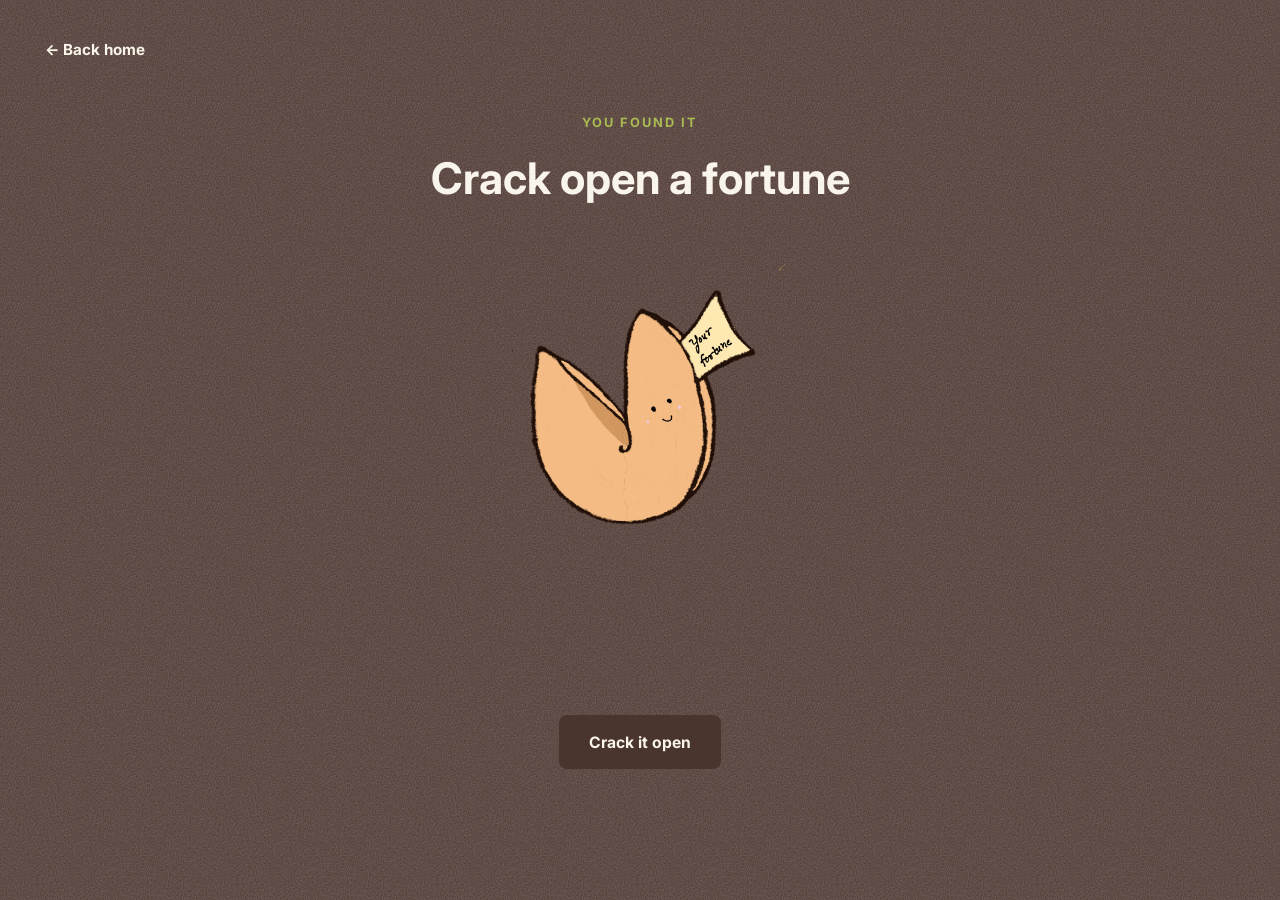
==== commit 1e743d9f: "One font throughout, and a clearer nudge on the folder - Every heading, label and note now uses Inte" ====
--- a/fortune.html
+++ b/fortune.html
@@ -8,7 +8,7 @@
 
 <link rel="preconnect" href="https://fonts.googleapis.com">
 <link rel="preconnect" href="https://fonts.gstatic.com" crossorigin>
-<link href="https://fonts.googleapis.com/css2?family=Caveat:wght@500;600;700&family=Inter:wght@400;500;600;700&display=swap" rel="stylesheet">
+<link href="https://fonts.googleapis.com/css2?family=Inter:wght@400;500;600;700&display=swap" rel="stylesheet">
 
 <link rel="icon" href="assets/favicon.svg" type="image/svg+xml">
 <link rel="apple-touch-icon" href="assets/apple-touch-icon.png">
@@ -23,9 +23,9 @@
   <p class="eyebrow">You found it</p>
   <h1 class="fortune-heading">Crack open a fortune</h1>
 
-  <div class="cookie-wrap" id="cookieWrap">
-    <img class="cookie-piece cookie-piece--left" src="assets/illustrations/cookie-half-left.png" alt="" aria-hidden="true">
-    <img class="cookie-piece cookie-piece--right" src="assets/illustrations/cookie-half-right.png" alt="" aria-hidden="true">
+  <div class="shell-wrap" id="shellWrap">
+    <img class="shell-piece shell-piece--left" src="assets/illustrations/shell-half-left.png" alt="" aria-hidden="true">
+    <img class="shell-piece shell-piece--right" src="assets/illustrations/shell-half-right.png" alt="" aria-hidden="true">
     <span class="crumb" style="--dx:-74px;--dy:52px;--cr:-140deg;--cd:0.02s;" aria-hidden="true"></span>
     <span class="crumb" style="--dx:-46px;--dy:78px;--cr:120deg;--cd:0.06s;" aria-hidden="true"></span>
     <span class="crumb" style="--dx:-12px;--dy:92px;--cr:-90deg;--cd:0.00s;" aria-hidden="true"></span>
--- a/styles.css
+++ b/styles.css
@@ -34,7 +34,7 @@
   /* same grain, cream-colored, for the dark ink surfaces (Work band, pinboard) */
   --texture-grain-light: url("data:image/svg+xml,%3Csvg xmlns='http://www.w3.org/2000/svg' width='200' height='200'%3E%3Cfilter id='n'%3E%3CfeTurbulence type='fractalNoise' baseFrequency='0.85' numOctaves='3' stitchTiles='stitch'/%3E%3CfeColorMatrix type='matrix' values='0 0 0 0 0.98 0 0 0 0 0.96 0 0 0 0 0.92 0 0 0 0.25 0'/%3E%3C/filter%3E%3Crect width='100%25' height='100%25' filter='url(%23n)'/%3E%3C/svg%3E");
 
-  --font-display: 'Caveat', cursive;
+  --font-display: var(--font-body);
   --font-body: 'Inter', -apple-system, BlinkMacSystemFont, sans-serif;
 
   --ease-swift: cubic-bezier(.16, 1, .3, 1);
@@ -123,9 +123,9 @@
 }
 
 .section-title {
-  font-family: var(--font-display);
-  font-weight: 700;
-  font-size: clamp(2.4rem, 5.4vw, 3.8rem);
+  font-family: var(--font-body);
+  font-weight: 700;
+  font-size: clamp(1.92rem, 4.32vw, 3.04rem);
   letter-spacing: -0.01em;
   line-height: 1.08;
 }
@@ -345,8 +345,8 @@
 body.menu-open .nav-toggle span { background: var(--color-cream); }
 
 .mobile-link {
-  font-family: var(--font-display);
-  font-size: clamp(2.2rem, 9vw, 3.2rem);
+  font-family: var(--font-body);
+  font-size: clamp(1.76rem, 7.2vw, 2.56rem);
   font-weight: 600;
   min-height: 44px;
   display: flex;
@@ -379,9 +379,9 @@
   border: 1.5px solid var(--color-ink);
   border-right: none;
   box-shadow: -3px 3px 0 rgba(74, 52, 46, 0.18);
-  font-family: var(--font-display);
-  font-weight: 700;
-  font-size: 1rem;
+  font-family: var(--font-body);
+  font-weight: 700;
+  font-size: 0.8rem;
   z-index: 500;
   opacity: 0;
   pointer-events: none;
@@ -539,9 +539,9 @@
 }
 
 .hero-title {
-  font-family: var(--font-display);
-  font-weight: 700;
-  font-size: clamp(2.6rem, 6vw, 4.4rem);
+  font-family: var(--font-body);
+  font-weight: 700;
+  font-size: clamp(2.08rem, 4.8vw, 3.52rem);
   line-height: 0.98;
   letter-spacing: -0.01em;
 }
@@ -639,10 +639,42 @@
   text-align: left;
   pointer-events: none;
 }
+/* a handwritten nudge on the back panel's top strip, the only part the front
+   pocket does not cover */
+.folder-open {
+  position: absolute;
+  top: 3.5%;
+  right: 7%;
+  z-index: 2;
+  font-family: var(--font-body);
+  font-size: clamp(0.7rem, 0.95vw, 0.85rem);
+  font-weight: 600;
+  line-height: 1;
+  white-space: nowrap;
+  color: var(--color-ink);
+  pointer-events: none;
+}
+
+/* A small wiggle every few seconds, so the folder reads as something to open
+   rather than part of the drawing. It stops for good once it has been opened.
+   Uses the individual rotate/translate properties so it does not fight the
+   hover lift, which is a transform on .folder-stage. */
+@keyframes folder-nudge {
+  0%, 72%, 100% { rotate: 0deg; translate: 0 0; }
+  76% { rotate: -3deg; translate: 0 -4px; }
+  80% { rotate: 2.5deg; translate: 0 -4px; }
+  84% { rotate: -1.5deg; translate: 0 -2px; }
+  88% { rotate: 0.8deg; translate: 0 0; }
+}
+.folder:not(.was-opened) { animation: folder-nudge 4.5s ease-in-out 1.2s infinite; }
+.folder-stage:hover .folder { animation-play-state: paused; }
+@media (prefers-reduced-motion: reduce) {
+  .folder { animation: none !important; }
+}
 .folder-name {
   display: block;
-  font-family: var(--font-display);
-  font-size: clamp(1rem, 1.5vw, 1.3rem);
+  font-family: var(--font-body);
+  font-size: clamp(0.8rem, 1.2vw, 1.04rem);
   font-weight: 700;
   line-height: 1.05;
   color: var(--color-ink);
@@ -713,11 +745,11 @@
   letter-spacing: 0.14em;
   text-transform: uppercase;
   color: var(--color-sage);
-  margin-bottom: 0.2rem;
+  margin-bottom: 1.1rem;
 }
 .intro-dialog-title {
-  font-family: var(--font-display);
-  font-size: 1.9rem;
+  font-family: var(--font-body);
+  font-size: 1.52rem;
   font-weight: 700;
   line-height: 1.05;
   margin-bottom: 1.1rem;
@@ -727,8 +759,8 @@
 
 .intro-dialog-list { display: grid; gap: 1.05rem; }
 .intro-dialog-list dt {
-  font-family: var(--font-display);
-  font-size: 1.12rem;
+  font-family: var(--font-body);
+  font-size: 0.9rem;
   font-weight: 700;
   color: var(--color-cream);
   margin-bottom: 0.15rem;
@@ -834,8 +866,8 @@
 .journey-item:nth-child(7) .journey-icon { transform: rotate(-7deg); }
 
 .timeline-date {
-  font-family: var(--font-display);
-  font-size: 1rem;
+  font-family: var(--font-body);
+  font-size: 0.8rem;
   font-weight: 700;
   letter-spacing: 0.02em;
   color: var(--color-sage-dark);
@@ -843,8 +875,8 @@
 }
 
 .journey-text h3 {
-  font-family: var(--font-display);
-  font-size: clamp(1.4rem, 2.6vw, 1.7rem);
+  font-family: var(--font-body);
+  font-size: clamp(1.12rem, 2.08vw, 1.36rem);
   font-weight: 700;
   margin-bottom: 0.6rem;
   letter-spacing: -0.01em;
@@ -885,6 +917,15 @@
 }
 .side-left .journey-sub li { flex-direction: row-reverse; }
 
+/* The dotted trail bulges toward the text column, and at the MEM stop it came
+   within 20px of the sub-list's dashed line. Stepping the list in on the side
+   that faces the trail keeps the two from running alongside each other. Only
+   while the trail is drawn: below 1025px it becomes a straight spine on the left. */
+@media (min-width: 1025px) {
+  .side-right .journey-sub { margin-left: 2.75rem; }
+  .side-left .journey-sub { margin-right: 2.75rem; }
+}
+
 .journey-sub-icon {
   width: 36px;
   height: 36px;
@@ -905,8 +946,8 @@
   margin-bottom: 0.15rem;
 }
 .journey-sub h4 {
-  font-family: var(--font-display);
-  font-size: 1.08rem;
+  font-family: var(--font-body);
+  font-size: 0.86rem;
   font-weight: 700;
   line-height: 1.15;
   margin-bottom: 0.2rem;
@@ -944,19 +985,22 @@
   /* no clipping: the pushpin sits above the top edge on purpose */
 }
 
-/* a pushpin through the top of the print, same family as the corkboard pins */
-.polaroid::before {
+/* One pushpin through the top of the whole stack, so the prints read as pinned
+   together. It belongs to the stack rather than to a card, so it stays put while
+   the cards cycle underneath it. The stack has no z-index of its own, so this
+   sits above every card. The head is centred where the front two cards overlap
+   at the top margin, which is what makes it look like it goes through both. */
+.polaroid-stack::before {
   content: '';
   position: absolute;
-  top: -9px;
+  top: -13px;
   left: 50%;
-  z-index: 2;
-  width: 19px;
-  height: 19px;
-  border-radius: 50%;
-  transform: translateX(-50%);
-  background: radial-gradient(circle at 34% 30%, #fff, transparent 46%), var(--tape, var(--color-sage));
-  box-shadow: 0 3px 5px rgba(0, 0, 0, 0.42);
+  z-index: 20;
+  width: 58px;
+  height: 58px;
+  translate: -50% 0;
+  background: url('assets/illustrations/pushpin.svg') center / contain no-repeat;
+  pointer-events: none;
 }
 
 .polaroid[data-pos="0"] { transform: rotate(-2deg) translate(0, 0) scale(1); z-index: 5; opacity: 1; pointer-events: auto; }
@@ -999,18 +1043,18 @@
   position: absolute;
   bottom: 0.6rem;
   left: 0.6rem;
-  font-family: var(--font-display);
+  font-family: var(--font-body);
   font-weight: 700;
   color: var(--color-paper);
   background: rgba(74, 52, 46, 0.55);
   padding: 0.25rem 0.6rem;
   border-radius: 4px;
-  font-size: 0.9rem;
+  font-size: 0.78rem;
 }
 
 .polaroid-title {
-  font-family: var(--font-display);
-  font-size: clamp(1.4rem, 2.8vw, 1.7rem);
+  font-family: var(--font-body);
+  font-size: clamp(1.12rem, 2.24vw, 1.36rem);
   font-weight: 700;
   margin-bottom: 0.5rem;
 }
@@ -1091,8 +1135,8 @@
   margin-bottom: 0.6rem;
 }
 #modalBody h3 {
-  font-family: var(--font-display);
-  font-size: clamp(1.6rem, 3.4vw, 2rem);
+  font-family: var(--font-body);
+  font-size: clamp(1.28rem, 2.72vw, 1.6rem);
   font-weight: 700;
   margin-bottom: 1.2rem;
   padding-right: 2rem;
@@ -1104,8 +1148,8 @@
   margin-bottom: 1.6rem;
 }
 .case-grid h4 {
-  font-family: var(--font-display);
-  font-size: 1.05rem;
+  font-family: var(--font-body);
+  font-size: 0.84rem;
   font-weight: 700;
   color: var(--color-sage-dark);
   margin-bottom: 0.4rem;
@@ -1190,9 +1234,9 @@
   width: 172px;
   min-height: 104px;
   padding: 1.3rem 1.1rem 1.1rem;
-  font-family: var(--font-display);
+  font-family: var(--font-body);
   font-weight: 600;
-  font-size: 1.15rem;
+  font-size: 0.92rem;
   line-height: 1.3;
   border-radius: 14px;
   border: 1px solid rgba(74, 52, 46, 0.08);
@@ -1236,9 +1280,9 @@
 }
 
 .connect-title {
-  font-family: var(--font-display);
-  font-weight: 700;
-  font-size: clamp(2.6rem, 6.4vw, 4.2rem);
+  font-family: var(--font-body);
+  font-weight: 700;
+  font-size: clamp(2.08rem, 5.12vw, 3.36rem);
   line-height: 1.08;
   margin-bottom: 3rem;
   max-width: 16ch;
@@ -1274,8 +1318,8 @@
 }
 
 .postcard-prompt {
-  font-family: var(--font-display);
-  font-size: 1.4rem;
+  font-family: var(--font-body);
+  font-size: 1.12rem;
   font-weight: 700;
   margin-bottom: 0.9rem;
 }
@@ -1372,8 +1416,8 @@
   translate: -50% -50%;
   rotate: -14deg;
   z-index: 2;
-  font-family: var(--font-display);
-  font-size: 1.05rem;
+  font-family: var(--font-body);
+  font-size: 0.84rem;
   font-weight: 700;
   line-height: 1.25;
   letter-spacing: 0.06em;
@@ -1435,8 +1479,8 @@
   margin-bottom: 0.2rem;
 }
 .postcard-name {
-  font-family: var(--font-display);
-  font-size: 1.5rem;
+  font-family: var(--font-body);
+  font-size: 1.2rem;
   font-weight: 700;
   max-width: 60%;
 }
@@ -1447,8 +1491,8 @@
   display: block;
   width: 100%;
   text-align: left;
-  font-family: var(--font-display);
-  font-size: 1.2rem;
+  font-family: var(--font-body);
+  font-size: 0.96rem;
   font-weight: 700;
   color: var(--color-ink);
   padding: 0.5rem 0.2rem;
@@ -1545,37 +1589,45 @@
   border-radius: 50%;
 }
 .skill-sheet h2 {
-  font-family: var(--font-display);
-  font-size: 1.7rem;
+  font-family: var(--font-body);
+  font-size: 1.36rem;
   font-weight: 700;
   line-height: 1.05;
 }
 
-/* the sheets list what she works with; the projects carry the evidence */
-.skill-list { display: grid; gap: 0.7rem; }
-.skill-list li {
-  font-size: 0.92rem;
-  font-weight: 600;
+/* the sheets list what she works with; the projects carry the evidence.
+   Plain text with a short pen dash in front, the way you would jot a list,
+   rather than chips. */
+.skill-items {
+  columns: 2 13rem;
+  column-gap: 1.6rem;
+}
+.skill-items li {
+  break-inside: avoid;
+  position: relative;
+  padding: 0.28rem 0 0.28rem 1.45rem;
+  font-size: 0.95rem;
+  font-weight: 500;
   line-height: 1.4;
-  padding-left: 0.9rem;
-  border-left: 3px solid var(--color-sage-dark);
-}
-
-.skill-tags { display: flex; flex-wrap: wrap; gap: 0.5rem; }
-.skill-tags li {
-  padding: 0.35rem 0.7rem;
-  font-size: 0.84rem;
-  font-weight: 600;
-  border: 1px solid var(--border);
-  border-left: 3px solid var(--color-sage-dark);
-  border-radius: 3px;
-  background: var(--color-sage-soft);
-}
-
-/* the AI sheet is the one most people are scanning for, so it is marked */
-.skill-sheet--ai { border-color: var(--color-sage-dark); box-shadow: 0 16px 34px -18px rgba(169, 187, 82, 0.55); }
-.skill-sheet--ai header { border-bottom-color: var(--color-sage-dark); }
-.skill-sheet--ai header img { background: var(--color-sage-soft); }
+}
+.skill-items li::before {
+  content: '';
+  position: absolute;
+  left: 0;
+  top: 0.82em;
+  width: 0.95rem;
+  height: 0.5rem;
+  background: url("data:image/svg+xml,%3Csvg xmlns='http://www.w3.org/2000/svg' viewBox='0 0 20 10'%3E%3Cpath d='M1.5 6.2C5 4.4 9.5 5.6 13 4.3c1.8-.7 3.6-.9 5.5-.4' fill='none' stroke='%234A342E' stroke-width='2.2' stroke-linecap='round'/%3E%3C/svg%3E") center / contain no-repeat;
+}
+.skill-items li:nth-child(3n+2)::before { rotate: 6deg; }
+.skill-items li:nth-child(3n)::before { rotate: -5deg; }
+
+.skills-cert {
+  margin-top: 2.6rem;
+  font-family: var(--font-body);
+  font-size: 1.2rem;
+  line-height: 1.3;
+}
 
 .skills-back { margin-top: 3rem; }
 .skills-back a {
@@ -1594,7 +1646,7 @@
 @media (max-width: 760px) {
   .skills-page { padding-top: calc(var(--nav-h) + 2rem); }
   .skill-sheet { padding: 1.4rem 1.3rem 1.5rem; }
-  .skill-sheet h2 { font-size: 1.45rem; }
+  .skill-sheet h2 { font-size: 1.16rem; }
   .skill-sheets { gap: 1.3rem; }
 }
 
@@ -1604,7 +1656,7 @@
   background-image: var(--texture-grain);
   background-repeat: repeat;
   background-size: 200px 200px;
-  display: flex; justify-content: space-between; align-items: center; flex-wrap: wrap; gap: 1rem;
+  display: flex; justify-content: center; align-items: center; flex-wrap: wrap; gap: 1rem;
   /* full width so the cream reaches the frame, with the content still centred
      on the same container width as every section above it */
   padding: 2.5rem max(2.5rem, calc((100% - var(--container)) / 2));
@@ -1642,7 +1694,7 @@
   .postcard-to { font-size: 0.78rem; }
   .intro-dialog-eyebrow { font-size: 0.82rem; }
   .journey-sub-date { font-size: 0.72rem; }
-  .polaroid-index { font-size: 0.83rem; }
+  .polaroid-index { font-size: 0.78rem; }
 }
 
 /* ============================================================
@@ -1772,9 +1824,8 @@
   .corkboard { min-height: 620px; border-width: 6px; border-radius: 18px; padding: 34px 16px 16px 34px; }
   .pinboard-ruler--top { left: 34px; }
   .pinboard-ruler--left { top: 34px; }
-  .sticky { width: 130px; min-height: 88px; font-size: 1rem; padding: 1rem 0.8rem 0.8rem; border-radius: 10px; }
-
-  .site-footer { flex-direction: column; align-items: flex-start; text-align: left; }
+  .sticky { width: 130px; min-height: 88px; font-size: 0.8rem; padding: 1rem 0.8rem 0.8rem; border-radius: 10px; }
+
 }
 
 @media (max-width: 380px) {
@@ -1823,9 +1874,9 @@
 }
 
 .fortune-heading {
-  font-family: var(--font-display);
-  font-weight: 700;
-  font-size: clamp(2.4rem, 7vw, 3.4rem);
+  font-family: var(--font-body);
+  font-weight: 700;
+  font-size: clamp(1.92rem, 5.6vw, 2.72rem);
   margin-bottom: 0.8rem;
 }
 
@@ -1834,26 +1885,26 @@
 /* The cookie is Nash's own drawing, cut into two halves along the fold she
    drew. Both halves are full-canvas PNGs stacked at the same position, so at
    rest they reconstruct the original exactly and the seam is invisible. */
-.cookie-wrap {
+.shell-wrap {
   position: relative;
   width: min(300px, 62vw);
   aspect-ratio: 1 / 1;
   margin-bottom: 1.6rem;
 }
 
-.cookie-piece {
+.shell-piece {
   position: absolute;
   inset: 0;
   width: 100%;
   height: auto;
 }
-.cookie-piece--left  { transform-origin: 62% 58%; }
-.cookie-piece--right { transform-origin: 38% 58%; }
+.shell-piece--left  { transform-origin: 62% 58%; }
+.shell-piece--right { transform-origin: 38% 58%; }
 
 /* Each half winds briefly toward the middle before it snaps outward, so the
    break has a moment of tension rather than just sliding apart. */
-.cookie-wrap.cracked .cookie-piece--left  { animation: break-left  0.62s var(--ease-swift) forwards; }
-.cookie-wrap.cracked .cookie-piece--right { animation: break-right 0.62s var(--ease-swift) forwards; }
+.shell-wrap.cracked .shell-piece--left  { animation: break-left  0.62s var(--ease-swift) forwards; }
+.shell-wrap.cracked .shell-piece--right { animation: break-right 0.62s var(--ease-swift) forwards; }
 
 @keyframes break-left {
   0%   { translate: 0 0;        rotate: 0deg; }
@@ -1879,7 +1930,7 @@
   opacity: 0;
   pointer-events: none;
 }
-.cookie-wrap.cracked .crumb {
+.shell-wrap.cracked .crumb {
   animation: crumb-fly 0.72s var(--ease-swift) var(--cd, 0s) forwards;
 }
 
@@ -1909,21 +1960,21 @@
               translate var(--dur-swift) var(--ease-swift) 0.18s;
 }
 .fortune-slip p {
-  font-family: var(--font-display);
+  font-family: var(--font-body);
   font-weight: 600;
-  font-size: 1.3rem;
+  font-size: 1.04rem;
   line-height: 1.35;
   color: var(--color-ink);
 }
 
-.cookie-wrap.cracked ~ .fortune-slip { opacity: 1; translate: 0 0; }
+.shell-wrap.cracked ~ .fortune-slip { opacity: 1; translate: 0 0; }
 
 @media (prefers-reduced-motion: reduce) {
-  .cookie-wrap.cracked .cookie-piece--left,
-  .cookie-wrap.cracked .cookie-piece--right { animation: none; }
-  .cookie-wrap.cracked .cookie-piece--left  { translate: -19% 7%; rotate: -17deg; }
-  .cookie-wrap.cracked .cookie-piece--right { translate: 17% 5%;  rotate: 14deg; }
-  .cookie-wrap.cracked .crumb { animation: none; }
+  .shell-wrap.cracked .shell-piece--left,
+  .shell-wrap.cracked .shell-piece--right { animation: none; }
+  .shell-wrap.cracked .shell-piece--left  { translate: -19% 7%; rotate: -17deg; }
+  .shell-wrap.cracked .shell-piece--right { translate: 17% 5%;  rotate: 14deg; }
+  .shell-wrap.cracked .crumb { animation: none; }
   .fortune-slip { transition: opacity 0.2s linear; }
 }
 
